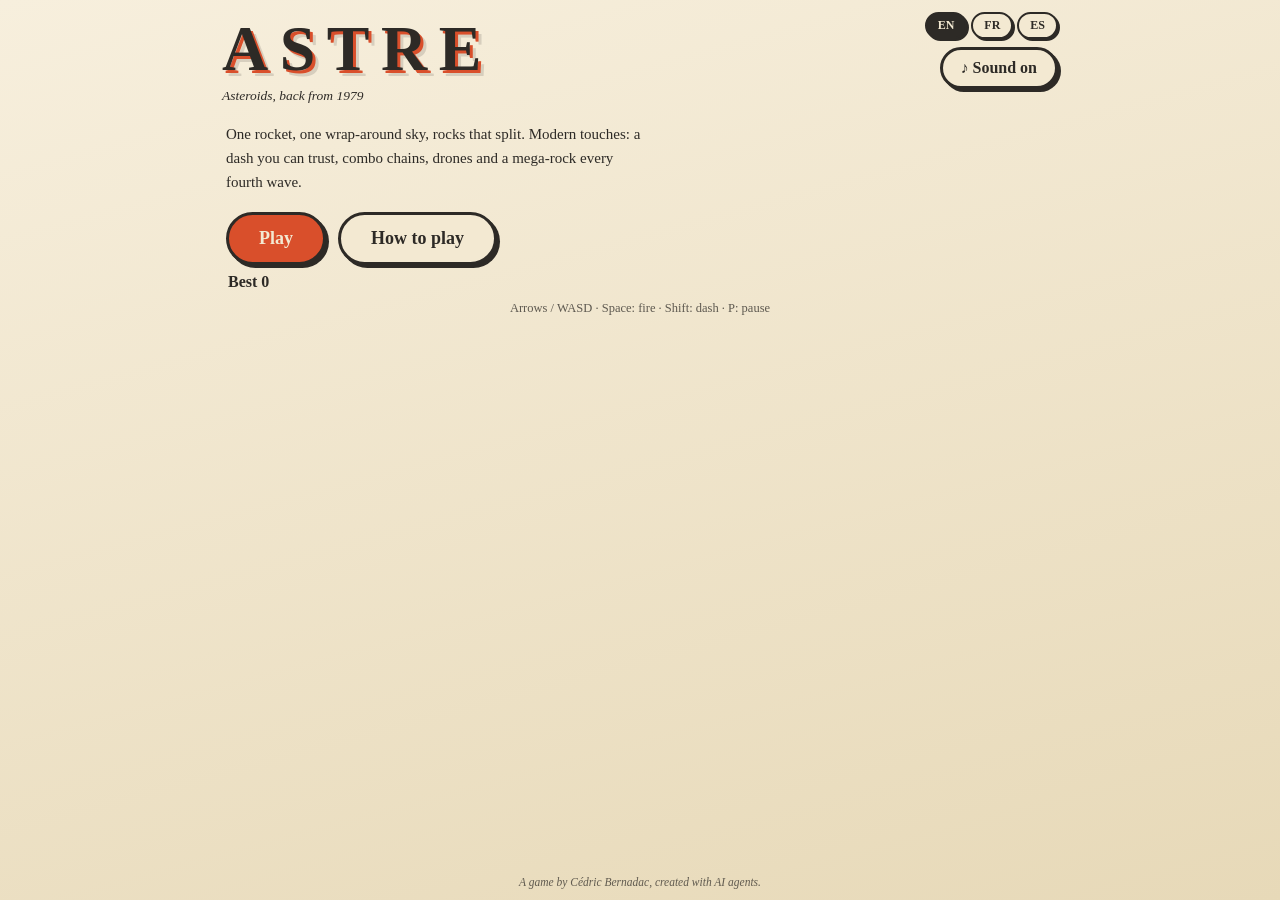
==== index.src.html @ 48decb67 "Interface rétro 50s : rendu canvas crème/tomate/menthe (astéroïdes par taille, fusée chrome, particu" ====
<!DOCTYPE html>
<html lang="en">
<head>
  <meta charset="utf-8">
  <meta name="viewport" content="width=device-width, initial-scale=1, viewport-fit=cover">
  <title>Astre</title>
  <meta name="description" content="Astre — Asteroids back from 1979: inertial rocket, splitting rocks, wrap-around sky, dash, combos, drones and mega-rocks.">
  <link rel="stylesheet" href="assets/style.css">
</head>
<body>
  <div id="app">
    <header id="top">
      <div class="brand">
        <h1>ASTRE</h1>
        <p id="tagline"></p>
      </div>
      <div class="topctl">
        <div id="langs" class="langs" role="group" aria-label="Language"></div>
        <button id="btn-sound" class="ghost"></button>
      </div>
    </header>

    <main>
      <section id="home" class="screen">
        <p class="subtitle" data-i18n="subtitle"></p>
        <div class="homebtns">
          <button id="btn-play" class="primary big"></button>
          <button id="btn-howto" class="big"></button>
        </div>
        <p id="hud-best"></p>
        <p class="keys desktop-only" data-i18n="keysHint"></p>
        <p class="keys touch-only" data-i18n="touchHint" style="display:none"></p>
      </section>

      <section id="game" class="screen hidden">
        <div id="canvas-wrap">
          <canvas id="game-canvas"></canvas>
          <div id="touch-ui">
            <div id="stick"><div id="stick-knob"></div></div>
            <button id="btn-fire" class="touchbtn">FIRE</button>
            <button id="btn-dash" class="touchbtn">DASH</button>
          </div>
        </div>
        <p class="keys desktop-only" data-i18n="keysHint"></p>
      </section>
    </main>

    <footer>
      <span data-i18n="credit"></span>
    </footer>
  </div>

  <div id="overlay" class="hidden" role="dialog" aria-modal="true">
    <div id="overlay-card"></div>
  </div>

  <script src="assets/engine.js"></script>
  <script src="assets/i18n.js"></script>
  <script src="assets/audio.js"></script>
  <script src="assets/render.js"></script>
  <script src="assets/ui.js"></script>
</body>
</html>
---- assets/style.css ----
/* Astre — feuille de style « rétro 50s / atomic age » : crème, tomate, menthe. */
* { box-sizing: border-box; margin: 0; padding: 0; }
html, body { height: 100%; }

:root {
  --cream: #f3e9d2;
  --cream-deep: #e7d9b8;
  --tomato: #d94f2b;
  --tomato-deep: #b03a1e;
  --mint: #7fc8a9;
  --ink: #2d2a26;
}

body {
  font-family: Georgia, "Times New Roman", serif;
  background: linear-gradient(165deg, #f7efdd, var(--cream-deep)) fixed;
  color: var(--ink);
  min-height: 100vh;
  overflow-x: hidden;
  -webkit-tap-highlight-color: transparent;
}

#app {
  max-width: 860px;
  margin: 0 auto;
  padding: 12px 12px 6px;
  min-height: 100vh;
  display: flex;
  flex-direction: column;
}

/* ---------------------------------------------------------------- en-tête */
#top { display: flex; align-items: flex-start; justify-content: space-between; gap: 10px; }
.brand h1 {
  font-size: clamp(40px, 8vw, 64px);
  letter-spacing: 0.18em;
  font-weight: 900;
  color: var(--ink);
  text-shadow: 3px 3px 0 var(--tomato), 6px 6px 0 rgba(45, 42, 38, 0.15);
}
#tagline { font-size: 13.5px; font-style: italic; margin-top: 2px; }
.topctl { display: flex; flex-direction: column; align-items: flex-end; gap: 8px; }
.langs { display: flex; gap: 4px; }

/* ---------------------------------------------------------------- boutons */
button {
  font: inherit;
  font-weight: 700;
  color: var(--ink);
  background: var(--cream);
  border: 3px solid var(--ink);
  border-radius: 999px;
  padding: 9px 18px;
  cursor: pointer;
  box-shadow: 3px 3px 0 var(--ink);
  transition: transform 0.08s ease, box-shadow 0.08s ease, background 0.15s ease;
}
button:hover { background: #fbf5e4; }
button:active { transform: translate(3px, 3px); box-shadow: 0 0 0 var(--ink); }
button:focus-visible { outline: 3px solid var(--tomato); outline-offset: 2px; }
button.primary {
  background: var(--tomato);
  color: var(--cream);
}
button.big { font-size: 18px; padding: 13px 30px; }
.pill { padding: 4px 11px; font-size: 12px; box-shadow: 2px 2px 0 var(--ink); border-width: 2px; }
.pill.active { background: var(--ink); color: var(--cream); }

/* ---------------------------------------------------------------- écrans */
main { flex: 1; display: flex; flex-direction: column; }
.screen { animation: fadein 0.25s ease; }
.hidden { display: none !important; }
@keyframes fadein { from { opacity: 0; transform: translateY(6px); } to { opacity: 1; } }

.subtitle { margin: 18px 4px; max-width: 56ch; line-height: 1.6; font-size: 15px; }
.homebtns { display: flex; gap: 12px; flex-wrap: wrap; margin: 0 4px 8px; }
.keys { opacity: 0.75; font-size: 12.5px; margin: 10px 4px; text-align: center; }
#hud-best { font-weight: 700; margin: 0 6px; }

/* ---------------------------------------------------------------- jeu */
#game { display: flex; flex-direction: column; }
#canvas-wrap {
  position: relative;
  width: 100%;
  aspect-ratio: 4 / 3;
  background: var(--cream);
  border: 3px solid var(--ink);
  border-radius: 12px;
  box-shadow: 6px 6px 0 rgba(45, 42, 38, 0.2);
  overflow: hidden;
}
#game-canvas { position: absolute; inset: 0; width: 100%; height: 100%; }

/* contrôles tactiles */
#touch-ui { display: none; }
body.touch #touch-ui { display: block; }
#stick {
  position: absolute;
  left: 14px; bottom: 14px;
  width: 110px; height: 110px;
  border: 3px solid var(--ink);
  border-radius: 50%;
  background: rgba(243, 233, 210, 0.55);
  touch-action: none;
}
#stick-knob {
  position: absolute;
  left: 50%; top: 50%;
  width: 46px; height: 46px;
  margin: -23px 0 0 -23px;
  border-radius: 50%;
  background: var(--tomato);
  border: 3px solid var(--ink);
}
.touchbtn {
  position: absolute;
  width: 74px; height: 74px;
  border-radius: 50%;
  font-size: 14px;
  letter-spacing: 0.06em;
  touch-action: none;
  user-select: none;
}
#btn-fire { right: 16px; bottom: 44px; background: var(--tomato); color: var(--cream); }
#btn-dash { right: 104px; bottom: 14px; background: var(--mint); }
body.touch .keys.desktop-only { display: none; }

/* ---------------------------------------------------------------- overlays */
#overlay {
  position: fixed; inset: 0;
  background: rgba(45, 42, 38, 0.45);
  display: flex; align-items: center; justify-content: center;
  z-index: 10;
  padding: 20px;
  animation: fadein 0.2s ease;
}
#overlay-card {
  background: var(--cream);
  border: 3px solid var(--ink);
  border-radius: 14px;
  box-shadow: 6px 6px 0 var(--ink);
  padding: 26px 24px;
  max-width: 460px;
  width: 100%;
  text-align: center;
}
#overlay-card h2 { font-size: 26px; letter-spacing: 0.08em; margin-bottom: 12px; }
#overlay-card button { margin-top: 14px; }
.rules { text-align: left; }
.rules p { margin: 10px 0; line-height: 1.6; font-size: 14px; }
.go-title { color: var(--tomato); text-shadow: 2px 2px 0 var(--ink); }
.newbest {
  display: inline-block;
  background: var(--mint);
  border: 2px solid var(--ink);
  border-radius: 8px;
  padding: 4px 12px;
  font-weight: 700;
  transform: rotate(-2deg);
  margin-bottom: 8px;
}
.big { font-size: 20px; font-weight: 900; }

/* ---------------------------------------------------------------- pied */
footer {
  margin-top: 14px;
  padding: 8px 4px 6px;
  opacity: 0.72;
  font-size: 11.5px;
  text-align: center;
  font-style: italic;
}
@supports (padding: env(safe-area-inset-bottom)) {
  footer { padding-bottom: calc(6px + env(safe-area-inset-bottom)); }
}
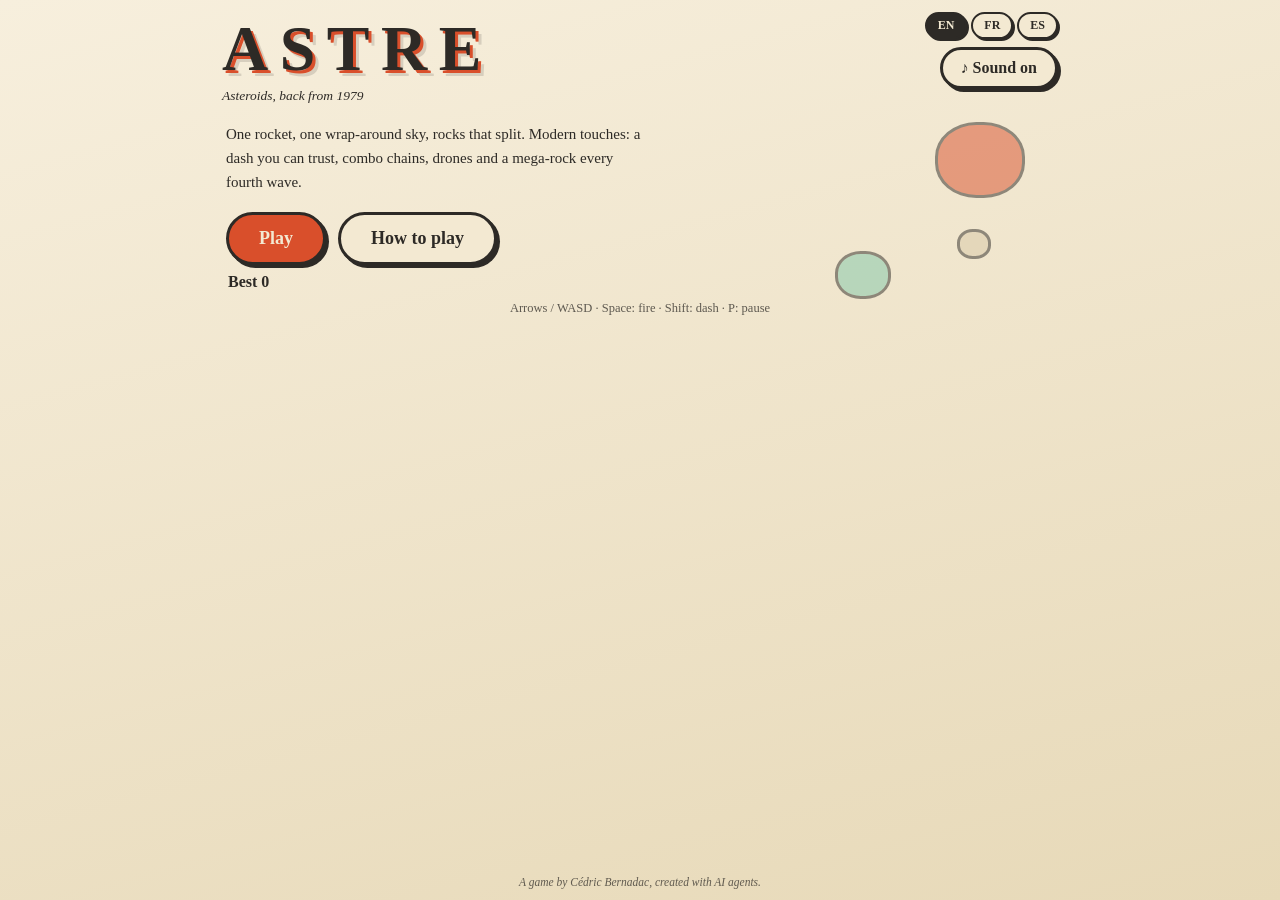
==== commit 54105191: "v1.1.1 passes jouer-relire (méthode Cédric) : vies bonus espacées (10k puis +15k, la tension tient)," ====
--- a/index.src.html
+++ b/index.src.html
@@ -22,6 +22,9 @@
 
     <main>
       <section id="home" class="screen">
+        <div class="deco-rock r1"></div>
+        <div class="deco-rock r2"></div>
+        <div class="deco-rock r3"></div>
         <p class="subtitle" data-i18n="subtitle"></p>
         <div class="homebtns">
           <button id="btn-play" class="primary big"></button>
--- a/assets/style.css
+++ b/assets/style.css
@@ -37,6 +37,28 @@
   font-weight: 900;
   color: var(--ink);
   text-shadow: 3px 3px 0 var(--tomato), 6px 6px 0 rgba(45, 42, 38, 0.15);
+  animation: floatTitle 3.2s ease-in-out infinite;
+}
+@keyframes floatTitle {
+  0%, 100% { transform: translateY(0) rotate(-0.4deg); }
+  50% { transform: translateY(-6px) rotate(0.4deg); }
+}
+/* rochers décoratifs de l'accueil */
+#home { position: relative; overflow: hidden; }
+.deco-rock {
+  position: absolute;
+  border: 3px solid var(--ink);
+  border-radius: 46%;
+  opacity: 0.5;
+  pointer-events: none;
+  animation: driftRock linear infinite;
+}
+.deco-rock.r1 { width: 90px; height: 76px; background: var(--tomato); right: 4%; top: 8%; animation-duration: 26s; }
+.deco-rock.r2 { width: 56px; height: 48px; background: var(--mint); right: 20%; bottom: 12%; animation-duration: 34s; }
+.deco-rock.r3 { width: 34px; height: 30px; background: #d9c9a8; right: 8%; bottom: 30%; animation-duration: 21s; }
+@keyframes driftRock {
+  from { transform: translateY(20px) rotate(0deg); }
+  to { transform: translateY(-30px) rotate(360deg); }
 }
 #tagline { font-size: 13.5px; font-style: italic; margin-top: 2px; }
 .topctl { display: flex; flex-direction: column; align-items: flex-end; gap: 8px; }
